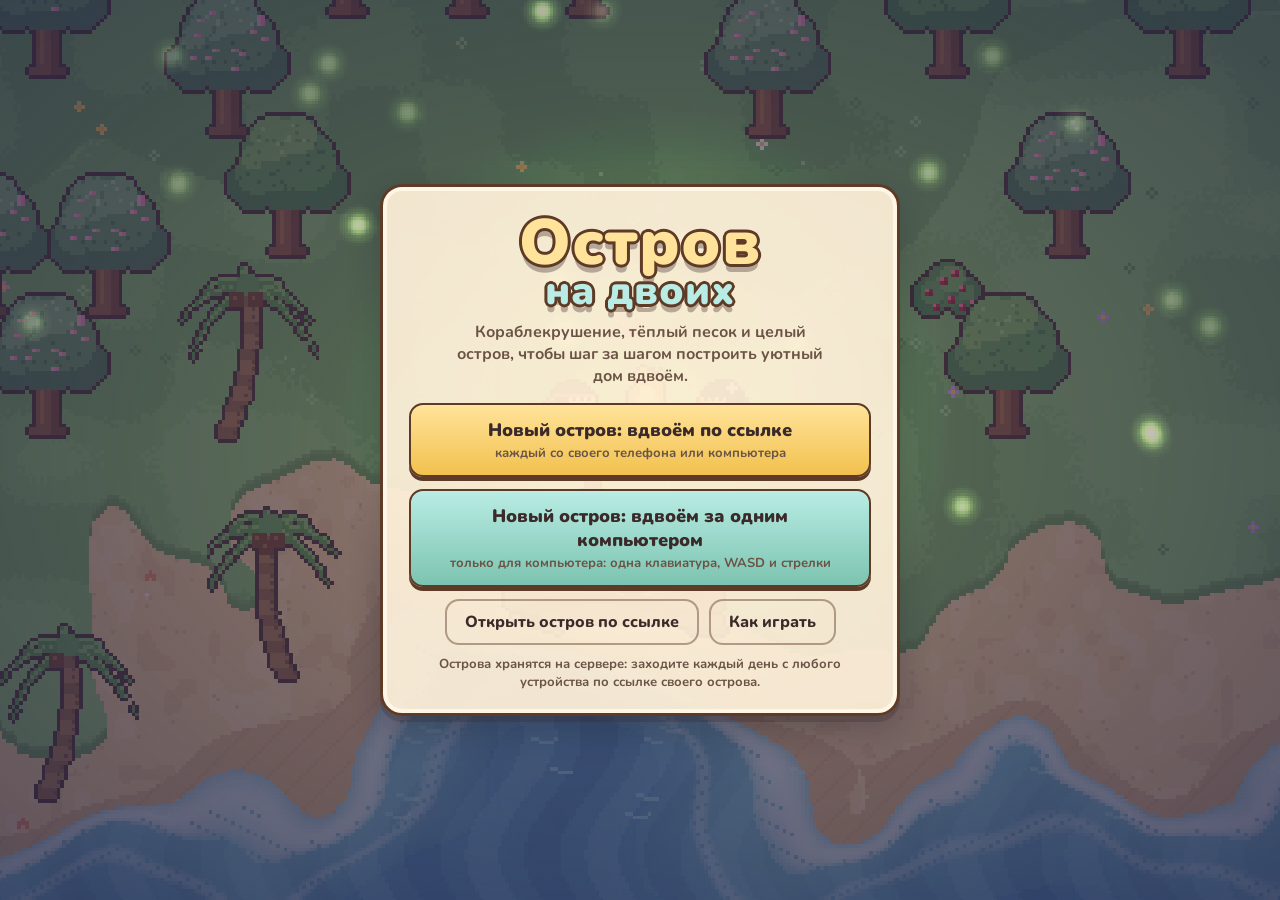
==== index.html @ 5bdc79d3 "Ostrov na dvoih: GitHub Pages build Co-Authored-By: Claude Opus 5.5 <noreply@anthropic.com>" ====
<!doctype html>
<html lang="ru">
  <head>
    <meta charset="UTF-8" />
    <meta name="viewport" content="width=device-width, initial-scale=1, maximum-scale=1, user-scalable=no, viewport-fit=cover" />
    <meta name="theme-color" content="#3f95c9" />
    <meta name="description" content="Остров на двоих — уютная кооперативная игра для пар: обустройте дом на необитаемом острове вдвоём." />
    <title>Остров на двоих</title>
    <link rel="manifest" href="./manifest.webmanifest" />
    <link rel="apple-touch-icon" href="./icons/apple-touch-icon.png" />
    <link rel="icon" type="image/png" sizes="48x48" href="./icons/favicon-48.png" />
    <meta name="mobile-web-app-capable" content="yes" />
    <meta name="apple-mobile-web-app-capable" content="yes" />
    <meta name="apple-mobile-web-app-status-bar-style" content="black-translucent" />
    <meta name="apple-mobile-web-app-title" content="Остров" />
    <link rel="icon" href="data:image/svg+xml,%3Csvg xmlns='http://www.w3.org/2000/svg' viewBox='0 0 32 32'%3E%3Crect width='32' height='32' rx='8' fill='%233f95c9'/%3E%3Cellipse cx='16' cy='22' rx='12' ry='5' fill='%23f0d49a'/%3E%3Cellipse cx='16' cy='20' rx='8' ry='3' fill='%237cc46b'/%3E%3Cpath d='M16 20 L17 9' stroke='%238a6440' stroke-width='2'/%3E%3Cpath d='M17 9 q-6 0-8 4 M17 9 q6 0 8 4 M17 9 q-2-4-6-5 M17 9 q3-4 7-4' stroke='%234e9c47' stroke-width='2' fill='none'/%3E%3C/svg%3E" />
    <script type="module" crossorigin src="./assets/index-DL-ltaIw.js"></script>
    <link rel="modulepreload" crossorigin href="./assets/phaser-0YPJO2g1.js">
    <link rel="stylesheet" crossorigin href="./assets/index-Cn6qIpqQ.css">
  </head>
  <body>
    <div id="game"></div>
    <div id="ui"></div>
    <div id="loader">Остров на двоих…</div>
  </body>
</html>
---- assets/index-Cn6qIpqQ.css ----
@font-face{font-family:Nunito;font-style:normal;font-display:swap;font-weight:600;src:url(./nunito-cyrillic-ext-600-normal-CWPPjBOD.woff2) format("woff2"),url(./nunito-cyrillic-ext-600-normal-vnfu4DTE.woff) format("woff");unicode-range:U+0460-052F,U+1C80-1C8A,U+20B4,U+2DE0-2DFF,U+A640-A69F,U+FE2E-FE2F}@font-face{font-family:Nunito;font-style:normal;font-display:swap;font-weight:600;src:url(./nunito-cyrillic-600-normal-DJGQ2h05.woff2) format("woff2"),url(./nunito-cyrillic-600-normal-BUjmtIuu.woff) format("woff");unicode-range:U+0301,U+0400-045F,U+0490-0491,U+04B0-04B1,U+2116}@font-face{font-family:Nunito;font-style:normal;font-display:swap;font-weight:600;src:url(./nunito-vietnamese-600-normal-BY8O6Cug.woff2) format("woff2"),url(./nunito-vietnamese-600-normal-DO1RqFw5.woff) format("woff");unicode-range:U+0102-0103,U+0110-0111,U+0128-0129,U+0168-0169,U+01A0-01A1,U+01AF-01B0,U+0300-0301,U+0303-0304,U+0308-0309,U+0323,U+0329,U+1EA0-1EF9,U+20AB}@font-face{font-family:Nunito;font-style:normal;font-display:swap;font-weight:600;src:url(./nunito-latin-ext-600-normal-Dd9Zuxh1.woff2) format("woff2"),url(./nunito-latin-ext-600-normal-BKUpuB78.woff) format("woff");unicode-range:U+0100-02BA,U+02BD-02C5,U+02C7-02CC,U+02CE-02D7,U+02DD-02FF,U+0304,U+0308,U+0329,U+1D00-1DBF,U+1E00-1E9F,U+1EF2-1EFF,U+2020,U+20A0-20AB,U+20AD-20C0,U+2113,U+2C60-2C7F,U+A720-A7FF}@font-face{font-family:Nunito;font-style:normal;font-display:swap;font-weight:600;src:url(./nunito-latin-600-normal-Br8yIETf.woff2) format("woff2"),url(./nunito-latin-600-normal-Cd0eNu1l.woff) format("woff");unicode-range:U+0000-00FF,U+0131,U+0152-0153,U+02BB-02BC,U+02C6,U+02DA,U+02DC,U+0304,U+0308,U+0329,U+2000-206F,U+20AC,U+2122,U+2191,U+2193,U+2212,U+2215,U+FEFF,U+FFFD}@font-face{font-family:Nunito;font-style:normal;font-display:swap;font-weight:700;src:url(./nunito-cyrillic-ext-700-normal-BuR0mlCG.woff2) format("woff2"),url(./nunito-cyrillic-ext-700-normal-DfoqN4Gs.woff) format("woff");unicode-range:U+0460-052F,U+1C80-1C8A,U+20B4,U+2DE0-2DFF,U+A640-A69F,U+FE2E-FE2F}@font-face{font-family:Nunito;font-style:normal;font-display:swap;font-weight:700;src:url(./nunito-cyrillic-700-normal-DP36NgGt.woff2) format("woff2"),url(./nunito-cyrillic-700-normal-DfHRUDv-.woff) format("woff");unicode-range:U+0301,U+0400-045F,U+0490-0491,U+04B0-04B1,U+2116}@font-face{font-family:Nunito;font-style:normal;font-display:swap;font-weight:700;src:url(./nunito-vietnamese-700-normal-Ch8EUCfz.woff2) format("woff2"),url(./nunito-vietnamese-700-normal-C9SQsXvj.woff) format("woff");unicode-range:U+0102-0103,U+0110-0111,U+0128-0129,U+0168-0169,U+01A0-01A1,U+01AF-01B0,U+0300-0301,U+0303-0304,U+0308-0309,U+0323,U+0329,U+1EA0-1EF9,U+20AB}@font-face{font-family:Nunito;font-style:normal;font-display:swap;font-weight:700;src:url(./nunito-latin-ext-700-normal-BWeMsAzO.woff2) format("woff2"),url(./nunito-latin-ext-700-normal-D4woHhbd.woff) format("woff");unicode-range:U+0100-02BA,U+02BD-02C5,U+02C7-02CC,U+02CE-02D7,U+02DD-02FF,U+0304,U+0308,U+0329,U+1D00-1DBF,U+1E00-1E9F,U+1EF2-1EFF,U+2020,U+20A0-20AB,U+20AD-20C0,U+2113,U+2C60-2C7F,U+A720-A7FF}@font-face{font-family:Nunito;font-style:normal;font-display:swap;font-weight:700;src:url(./nunito-latin-700-normal-Dort48En.woff2) format("woff2"),url(./nunito-latin-700-normal-OcDqTBcA.woff) format("woff");unicode-range:U+0000-00FF,U+0131,U+0152-0153,U+02BB-02BC,U+02C6,U+02DA,U+02DC,U+0304,U+0308,U+0329,U+2000-206F,U+20AC,U+2122,U+2191,U+2193,U+2212,U+2215,U+FEFF,U+FFFD}@font-face{font-family:Nunito;font-style:normal;font-display:swap;font-weight:800;src:url(./nunito-cyrillic-ext-800-normal-B-cvGohL.woff2) format("woff2"),url(./nunito-cyrillic-ext-800-normal-pjRatrRO.woff) format("woff");unicode-range:U+0460-052F,U+1C80-1C8A,U+20B4,U+2DE0-2DFF,U+A640-A69F,U+FE2E-FE2F}@font-face{font-family:Nunito;font-style:normal;font-display:swap;font-weight:800;src:url(./nunito-cyrillic-800-normal-D3igD7Kl.woff2) format("woff2"),url(./nunito-cyrillic-800-normal-DymMgApb.woff) format("woff");unicode-range:U+0301,U+0400-045F,U+0490-0491,U+04B0-04B1,U+2116}@font-face{font-family:Nunito;font-style:normal;font-display:swap;font-weight:800;src:url(./nunito-vietnamese-800-normal-D_CZYdm9.woff2) format("woff2"),url(./nunito-vietnamese-800-normal-Dz0hZPb5.woff) format("woff");unicode-range:U+0102-0103,U+0110-0111,U+0128-0129,U+0168-0169,U+01A0-01A1,U+01AF-01B0,U+0300-0301,U+0303-0304,U+0308-0309,U+0323,U+0329,U+1EA0-1EF9,U+20AB}@font-face{font-family:Nunito;font-style:normal;font-display:swap;font-weight:800;src:url(./nunito-latin-ext-800-normal-CtU8tJOV.woff2) format("woff2"),url(./nunito-latin-ext-800-normal-CDcxIxx8.woff) format("woff");unicode-range:U+0100-02BA,U+02BD-02C5,U+02C7-02CC,U+02CE-02D7,U+02DD-02FF,U+0304,U+0308,U+0329,U+1D00-1DBF,U+1E00-1E9F,U+1EF2-1EFF,U+2020,U+20A0-20AB,U+20AD-20C0,U+2113,U+2C60-2C7F,U+A720-A7FF}@font-face{font-family:Nunito;font-style:normal;font-display:swap;font-weight:800;src:url(./nunito-latin-800-normal-Dz8SOQK_.woff2) format("woff2"),url(./nunito-latin-800-normal-D-J0wlBY.woff) format("woff");unicode-range:U+0000-00FF,U+0131,U+0152-0153,U+02BB-02BC,U+02C6,U+02DA,U+02DC,U+0304,U+0308,U+0329,U+2000-206F,U+20AC,U+2122,U+2191,U+2193,U+2212,U+2215,U+FEFF,U+FFFD}@font-face{font-family:Nunito;font-style:normal;font-display:swap;font-weight:900;src:url(./nunito-cyrillic-ext-900-normal-BLeVovcl.woff2) format("woff2"),url(./nunito-cyrillic-ext-900-normal-DKFql_-q.woff) format("woff");unicode-range:U+0460-052F,U+1C80-1C8A,U+20B4,U+2DE0-2DFF,U+A640-A69F,U+FE2E-FE2F}@font-face{font-family:Nunito;font-style:normal;font-display:swap;font-weight:900;src:url(./nunito-cyrillic-900-normal-CWPcV0_V.woff2) format("woff2"),url(./nunito-cyrillic-900-normal-Dr1fjxoU.woff) format("woff");unicode-range:U+0301,U+0400-045F,U+0490-0491,U+04B0-04B1,U+2116}@font-face{font-family:Nunito;font-style:normal;font-display:swap;font-weight:900;src:url(./nunito-vietnamese-900-normal-D6LWQAy_.woff2) format("woff2"),url(./nunito-vietnamese-900-normal-WV2-fBew.woff) format("woff");unicode-range:U+0102-0103,U+0110-0111,U+0128-0129,U+0168-0169,U+01A0-01A1,U+01AF-01B0,U+0300-0301,U+0303-0304,U+0308-0309,U+0323,U+0329,U+1EA0-1EF9,U+20AB}@font-face{font-family:Nunito;font-style:normal;font-display:swap;font-weight:900;src:url(./nunito-latin-ext-900-normal-Dllsvgjo.woff2) format("woff2"),url(./nunito-latin-ext-900-normal-CTBZd6bf.woff) format("woff");unicode-range:U+0100-02BA,U+02BD-02C5,U+02C7-02CC,U+02CE-02D7,U+02DD-02FF,U+0304,U+0308,U+0329,U+1D00-1DBF,U+1E00-1E9F,U+1EF2-1EFF,U+2020,U+20A0-20AB,U+20AD-20C0,U+2113,U+2C60-2C7F,U+A720-A7FF}@font-face{font-family:Nunito;font-style:normal;font-display:swap;font-weight:900;src:url(./nunito-latin-900-normal-BVB1fGs6.woff2) format("woff2"),url(./nunito-latin-900-normal-CVn49sIn.woff) format("woff");unicode-range:U+0000-00FF,U+0131,U+0152-0153,U+02BB-02BC,U+02C6,U+02DA,U+02DC,U+0304,U+0308,U+0329,U+2000-206F,U+20AC,U+2122,U+2191,U+2193,U+2212,U+2215,U+FEFF,U+FFFD}:root{--cream: #fff6e6;--paper: #fdf0d8;--paper-2: #f6e3c0;--wood: #8a5a3b;--wood-dark: #5e3b26;--ink: #3b2a2a;--ink-soft: #6b5446;--coral: #ec7d62;--teal: #4fb0a4;--leaf: #6db85a;--sun: #f2c14e;--sky: #3f95c9;--shadow: 0 6px 0 rgba(59, 42, 42, .25), 0 14px 30px rgba(20, 20, 40, .25);--radius: 16px}*{box-sizing:border-box}html,body{margin:0;height:100%;overflow:hidden;background:#3f95c9;font-family:Nunito,system-ui,sans-serif;color:var(--ink);-webkit-tap-highlight-color:transparent;-webkit-user-select:none;user-select:none;touch-action:manipulation;overscroll-behavior:none}#game,#game canvas{position:fixed;inset:0;display:block;touch-action:none}#ui{position:fixed;inset:0;pointer-events:none;z-index:2}#ui>*{pointer-events:none}#loader{position:fixed;inset:0;display:grid;place-items:center;z-index:10;background:#3f95c9;color:var(--cream);font:900 28px Nunito,sans-serif}input,textarea{-webkit-user-select:text;user-select:text;font-family:inherit}kbd{display:inline-block;min-width:22px;padding:1px 6px;border-radius:6px;background:var(--cream);border:2px solid var(--wood-dark);box-shadow:0 2px 0 var(--wood-dark);font:900 12px/16px Nunito,sans-serif;color:var(--ink);text-align:center}kbd.soft{opacity:.7}.btn{pointer-events:auto;font:800 16px Nunito,sans-serif;color:var(--ink);background:linear-gradient(#fff3d6,#f6dfae);border:2px solid var(--wood-dark);border-radius:14px;padding:10px 18px;box-shadow:0 4px 0 var(--wood-dark);cursor:pointer;transition:transform .08s,box-shadow .08s,filter .15s;text-decoration:none;display:inline-flex;align-items:center;justify-content:center;gap:8px}.btn:hover{filter:brightness(1.05);transform:translateY(-1px);box-shadow:0 5px 0 var(--wood-dark)}.btn:active{transform:translateY(3px);box-shadow:0 1px 0 var(--wood-dark)}.btn:focus-visible{outline:3px solid var(--teal);outline-offset:2px}.btn.big{font-size:18px;padding:13px 22px;background:linear-gradient(#ffe39a,#f2c14e)}.btn.alt{background:linear-gradient(#b9ece4,#7cc4b0)}.btn.ghost{background:transparent;box-shadow:none;border-color:#5e3b2673}.btn.ghost:hover{background:#ffffff59}.btn.seg-on{background:linear-gradient(#ffe39a,#f2c14e)}.screens{position:fixed;inset:0;display:none;place-items:center;padding:16px;overflow:auto;touch-action:pan-y;overscroll-behavior:contain;-webkit-overflow-scrolling:touch}#ui>.screens.on{display:grid;pointer-events:auto;background:radial-gradient(ellipse at center,#141a440d,#141a4473)}.screen-card{pointer-events:auto;width:min(560px,100%);margin:auto;background:var(--paper);border:3px solid var(--wood-dark);border-radius:22px;padding:26px 26px 22px;box-shadow:var(--shadow),inset 0 0 0 4px var(--cream);text-align:center;animation:pop .35s cubic-bezier(.2,1.4,.4,1)}.screen-card h2{margin:0 0 6px;font-size:26px;font-weight:900}.sub{margin:4px 0 14px;color:var(--ink-soft);font-weight:700}.fine{margin:10px 0 0;color:var(--ink-soft);font-size:13px;font-weight:700}.screen-card.title{width:min(520px,100%);background:#fdf0d8f0}.logo{margin:2px 0 8px;line-height:.9}.logo-top,.logo-bottom{font-weight:900;letter-spacing:1px;color:#fff6e6;text-shadow:0 3px 0 var(--wood-dark),3px 0 0 var(--wood-dark),-3px 0 0 var(--wood-dark),0 -3px 0 var(--wood-dark),2px 2px 0 var(--wood-dark),-2px 2px 0 var(--wood-dark),2px -2px 0 var(--wood-dark),-2px -2px 0 var(--wood-dark),0 8px 0 rgba(59,42,42,.35)}.logo-top{font-size:clamp(44px,11vw,64px);color:#ffe39a}.logo-bottom{font-size:clamp(30px,7vw,40px);color:#b9ece4}.tagline{margin:12px auto 16px;max-width:380px;font-weight:700;color:var(--ink-soft)}.title-actions{display:grid;gap:12px}.title-row{display:flex;gap:10px;justify-content:center;flex-wrap:wrap}.save-box{display:flex;align-items:center;justify-content:space-between;gap:10px;flex-wrap:wrap;background:var(--cream);border:2px dashed rgba(94,59,38,.5);border-radius:14px;padding:10px 12px;margin-bottom:14px;text-align:left}.save-info{display:grid;font-size:14px}.save-info span{color:var(--ink-soft);font-weight:700}.seg{display:flex;gap:6px}.seg .btn{padding:6px 10px;font-size:13px;box-shadow:0 2px 0 var(--wood-dark)}.role-grid{display:grid;grid-template-columns:repeat(2,minmax(0,1fr));gap:14px;margin:10px 0 16px;text-align:left}.role-grid.single{grid-template-columns:minmax(0,1fr)}.screen-card.duo{width:min(880px,100%)}.duo .role-grid{grid-template-columns:repeat(auto-fit,minmax(min(360px,100%),1fr))}.role-card{background:var(--cream);border:2px solid var(--wood-dark);border-radius:16px;padding:12px;display:grid;gap:8px;min-width:0}.role-head{display:flex;align-items:center;gap:8px}.role-head .keys{margin-left:auto;font-size:12px;color:var(--ink-soft);font-weight:800}.swatch{width:14px;height:14px;border-radius:50%;border:2px solid var(--ink);display:inline-block;flex:none}.name-input{pointer-events:auto;width:100%;font:800 16px Nunito,sans-serif;color:var(--ink);background:#fff;border:2px solid var(--wood-dark);border-radius:12px;padding:9px 12px;margin:4px 0}.name-input:focus{outline:3px solid var(--teal)}.code-input{text-transform:uppercase;letter-spacing:6px;text-align:center;font-size:22px}.role-opt{pointer-events:auto;text-align:left;display:grid;gap:2px;cursor:pointer;background:#fff;border:2px solid rgba(94,59,38,.35);border-radius:12px;padding:8px 10px;font-family:inherit;color:var(--ink)}.role-opt b{font-size:15px}.role-opt span{font-size:12.5px;color:var(--ink-soft);font-weight:700}.role-opt.on{border-color:var(--wood-dark);background:#fff3c9;box-shadow:0 3px 0 var(--wood-dark)}.row-actions{display:flex;gap:10px;justify-content:center;flex-wrap:wrap;margin-top:8px}.col-actions{display:grid;gap:10px}.spinner{width:46px;height:46px;margin:8px auto 6px;border-radius:50%;border:5px solid var(--paper-2);border-top-color:var(--teal);animation:spin .9s linear infinite}.modal-layer{position:fixed;inset:0;z-index:5}.modal-back{position:fixed;inset:0;display:grid;place-items:center;padding:16px;background:#141a4459;pointer-events:auto}.modal{position:relative;pointer-events:auto;width:min(480px,100%);max-height:calc(100vh - 32px);overflow:auto;touch-action:pan-y;overscroll-behavior:contain;background:var(--paper);border:3px solid var(--wood-dark);border-radius:20px;padding:22px;box-shadow:var(--shadow),inset 0 0 0 4px var(--cream);text-align:center;animation:pop .3s cubic-bezier(.2,1.4,.4,1)}.modal h2{margin:0 0 8px;font-weight:900}.modal-x{position:absolute;top:8px;right:10px;width:34px;height:34px;border-radius:50%;border:2px solid var(--wood-dark);background:var(--cream);font:900 20px/1 Nunito,sans-serif;cursor:pointer;color:var(--ink)}.help-list{display:grid;gap:8px;text-align:left}.help-row{display:grid;grid-template-columns:110px 1fr;gap:10px;background:var(--cream);border-radius:12px;padding:8px 10px;font-size:14px}.help-row span{color:var(--ink-soft);font-weight:700}.room-code{font:900 42px Nunito,sans-serif;letter-spacing:8px;color:var(--wood-dark);margin:4px 0 8px}.qr{width:180px;height:180px;image-rendering:pixelated;border:3px solid var(--wood-dark);border-radius:12px}.link-row{display:flex;gap:8px;margin:10px 0}.link-input{flex:1;min-width:0;pointer-events:auto;font:700 13px Nunito,sans-serif;border:2px solid var(--wood-dark);border-radius:10px;padding:8px;background:#fff}.note-area{width:100%;min-height:130px;resize:vertical;pointer-events:auto;font:700 16px/1.4 Nunito,sans-serif;color:var(--ink);padding:12px;background:#fff9d6;border:2px solid var(--wood-dark);border-radius:12px}.paper{background:#fff9d6;border-radius:6px;padding:18px 18px 22px;margin:6px 4px 14px;text-align:left;box-shadow:0 3px #0000001f;transform:rotate(-1deg);border-top:10px solid #f3e8a8}.paper-from{font-size:12px;color:var(--ink-soft);font-weight:800;margin-bottom:6px}.paper-text{font-size:18px;font-weight:700;white-space:pre-wrap;word-break:break-word}.photo-img{width:100%;border-radius:10px;border:3px solid var(--wood-dark);image-rendering:pixelated}.modal.photo{width:min(720px,100%)}.hud-layer{position:fixed;inset:0;display:none}.hud-layer.on{display:block}.topbar{position:absolute;top:max(10px,env(safe-area-inset-top));left:12px;right:12px;display:flex;gap:8px;align-items:flex-start;flex-wrap:wrap}.chip{background:#fff6e6f0;border:2px solid var(--wood-dark);border-radius:12px;padding:5px 10px;font-weight:900;font-size:14px;box-shadow:0 3px #3b2a2a4d;display:inline-flex;align-items:center;gap:6px}.chip.goal{font-weight:800;font-size:13px;max-width:46vw}.chip.partner.off{opacity:.7}.top-buttons{margin-left:auto;display:flex;gap:6px}.icon-btn{pointer-events:auto;min-width:38px;height:36px;border-radius:12px;cursor:pointer;background:#fff6e6f0;border:2px solid var(--wood-dark);box-shadow:0 3px #3b2a2a4d;font:900 15px Nunito,sans-serif;color:var(--ink)}.icon-btn.wide{padding:0 12px;background:linear-gradient(#b9ece4,#7cc4b0)}.icon-btn:active{transform:translateY(2px)}.ico{width:32px;height:32px;image-rendering:pixelated;flex:none}.ico.small{width:20px;height:20px}.hud{position:absolute;bottom:max(12px,env(safe-area-inset-bottom));width:min(360px,44vw);background:#fff6e6f2;border:3px solid var(--wood-dark);border-radius:var(--radius);padding:8px 10px 9px;box-shadow:var(--shadow)}.hud.side-left{left:12px}.hud.side-right{right:12px}.hud-head{display:flex;align-items:center;gap:7px;font-size:15px}.hud-role{margin-left:auto;font-size:12px;font-weight:800;color:var(--ink-soft);background:var(--paper-2);padding:1px 8px;border-radius:99px}.energy{display:flex;align-items:center;gap:6px;margin:6px 0 5px}.energy .bar{flex:1;height:12px;border-radius:99px;background:#e7d5b3;border:2px solid var(--wood-dark);overflow:hidden}.energy .bar i{display:block;height:100%;width:50%;background:linear-gradient(#ffe066,#f2b43e);transition:width .3s}.energy .bar i.low{background:linear-gradient(#ff9a8a,#e0503f)}.energy .val{width:30px;text-align:right;font-weight:900;font-size:14px}.inv{display:flex;flex-wrap:wrap;gap:4px;min-height:36px}.inv .empty{color:var(--ink-soft);font-weight:700;font-size:13px;align-self:center}.slot{position:relative;width:36px;height:36px;background:var(--paper-2);border:2px solid rgba(94,59,38,.45);border-radius:9px;display:grid;place-items:center}.slot .cnt{position:absolute;right:-3px;bottom:-4px;font-size:11px;font-weight:900;background:var(--ink);color:var(--cream);border-radius:99px;padding:0 5px;line-height:15px}.slot .ico{width:28px;height:28px}.hint{margin-top:6px;min-height:22px;display:flex;align-items:center;gap:7px;font-weight:800;font-size:14px}.hint .dim{color:var(--ink-soft);font-weight:700}.toasts{position:absolute;bottom:calc(100% + 10px);left:0;right:0;display:flex;flex-direction:column;gap:6px;align-items:flex-start}.side-right .toasts{align-items:flex-end}.toast{background:var(--cream);border:2px solid var(--wood-dark);border-radius:12px;padding:6px 12px;font-weight:800;font-size:14px;box-shadow:0 3px #3b2a2a4d;max-width:100%;animation:toastIn .25s ease-out;transition:opacity .4s,transform .4s}.toast.good{background:#e3f6d9}.toast.warn{background:#ffe1d8}.toast.out{opacity:0;transform:translateY(-6px)}.menu{position:absolute;bottom:150px;width:min(360px,44vw);max-height:min(60vh,520px);display:none;flex-direction:column;background:var(--paper);border:3px solid var(--wood-dark);border-radius:var(--radius);box-shadow:var(--shadow),inset 0 0 0 3px var(--cream);overflow:hidden}.menu.open{display:flex;pointer-events:auto;animation:pop .2s ease-out}.menu.side-left{left:12px}.menu.side-right{right:12px}.menu-title{display:flex;align-items:center;justify-content:space-between;padding:10px 12px 6px;font-weight:900;font-size:17px}.menu-x{pointer-events:auto;border:none;background:none;font:900 22px/1 Nunito,sans-serif;cursor:pointer;color:var(--ink)}.menu-note{margin:0 12px 6px;font-size:12.5px;font-weight:700;color:var(--ink-soft)}.menu-list{overflow-y:auto;padding:2px 8px 8px;display:grid;gap:4px;touch-action:pan-y;overscroll-behavior:contain}.mi{display:flex;align-items:center;gap:8px;padding:6px 8px;border-radius:11px;cursor:pointer;border:2px solid transparent;background:#ffffff80}.mi:hover{background:#fff}.mi.sel{background:#fff3c9;border-color:var(--wood-dark);box-shadow:0 2px 0 var(--wood-dark)}.mi.dis{opacity:.5}.mi-main{flex:1;min-width:0}.mi-label{font-weight:900;font-size:14.5px}.mi-sub{font-size:12px;font-weight:700;color:var(--ink-soft)}.mi-right{font-weight:900;font-size:13px;white-space:nowrap}.mi-hdr{font-size:12px;font-weight:900;text-transform:uppercase;letter-spacing:1px;color:var(--wood);padding:6px 4px 0}.menu-foot{padding:6px 12px 9px;font-size:12px;font-weight:800;color:var(--ink-soft);border-top:2px dashed rgba(94,59,38,.25)}.banner{position:absolute;top:18%;left:50%;transform:translate(-50%) scale(.8);opacity:0;background:var(--paper);border:3px solid var(--wood-dark);border-radius:20px;padding:14px 26px;text-align:center;box-shadow:var(--shadow)}.banner.show{animation:banner 4.2s ease both}.banner-title{font-size:28px;font-weight:900}.banner-sub{font-size:14px;font-weight:800;color:var(--ink-soft);margin-top:4px}.countdown{position:absolute;inset:0;display:grid;place-items:center;font:900 140px Nunito,sans-serif;color:var(--cream);text-shadow:0 6px 0 var(--wood-dark);opacity:0;transition:opacity .2s;box-shadow:inset 0 0 0 0 transparent}.countdown.on{opacity:1;box-shadow:inset 0 0 0 12px #fff6e6b3}.flash{position:absolute;inset:0;background:#fff;opacity:0}.flash.go{animation:flash .6s ease-out}.day-overlay{position:absolute;inset:0;display:grid;place-content:center;text-align:center;gap:8px;background:#141a44;color:var(--cream);opacity:0;visibility:hidden}.day-overlay.show{animation:dayfade 3.4s ease both}.day-num{font-size:54px;font-weight:900;color:#ffe39a;text-shadow:0 4px 0 #0a0e2a}.day-sub{font-size:17px;font-weight:800;max-width:420px;padding:0 16px}.touch{position:absolute;inset:0}.touch-pad{position:absolute;bottom:max(18px,env(safe-area-inset-bottom));display:flex;align-items:flex-end;gap:10px}.touch-pad.single,.touch-pad.left{left:18px}.touch-pad.right,.touch-pad.right-btns{right:18px}.joy{pointer-events:auto;width:116px;height:116px;border-radius:50%;position:relative;touch-action:none;background:#fff6e659;border:3px solid rgba(94,59,38,.6)}.knob{position:absolute;left:50%;top:50%;width:50px;height:50px;margin:-25px 0 0 -25px;border-radius:50%;background:var(--cream);border:3px solid var(--wood-dark);box-shadow:0 3px 0 var(--wood-dark)}.touch-btns{display:flex;gap:10px;align-items:flex-end}.tbtn{pointer-events:auto;touch-action:none;border-radius:50%;cursor:pointer;color:var(--ink);border:3px solid var(--wood-dark);box-shadow:0 4px 0 var(--wood-dark);font:900 24px Nunito,sans-serif}.tbtn.act{width:78px;height:78px;background:linear-gradient(#ffe39a,#f2c14e)}.tbtn.tmenu{width:56px;height:56px;background:var(--cream);font-size:22px}.tbtn:active{transform:translateY(3px);box-shadow:0 1px 0 var(--wood-dark)}@media(pointer:coarse){.hud{bottom:auto;top:var(--top-safe, 56px);width:min(300px,62vw);padding:6px 8px}.hud .inv{display:none}.hud-head{font-size:14px}.hud-name{white-space:nowrap;overflow:hidden;text-overflow:ellipsis;max-width:45%}.hud .hint{font-size:13px}.hud.side-right{right:12px}.menu{bottom:auto;top:var(--top-safe, 56px);max-height:calc(100% - var(--top-safe, 56px) - 196px)}.toasts{bottom:auto;top:calc(100% + 8px)}.chip{font-size:12.5px;padding:4px 8px}.icon-btn{min-width:34px;height:32px;font-size:13px}}@media(max-width:700px){.chip.goal{max-width:100%;order:5;font-size:12px}.hud,.menu{width:calc(50vw - 18px)}.hud-layer .hud:only-of-type,.menu.side-left:only-of-type{width:min(340px,calc(100vw - 24px))}.role-grid{grid-template-columns:minmax(0,1fr)}.help-row{grid-template-columns:1fr;gap:2px}.screen-card{padding:20px 16px}}@keyframes pop{0%{transform:scale(.92);opacity:0}to{transform:scale(1);opacity:1}}@keyframes spin{to{transform:rotate(360deg)}}@keyframes toastIn{0%{transform:translateY(6px);opacity:0}to{transform:none;opacity:1}}@keyframes flash{0%{opacity:.9}to{opacity:0}}@keyframes banner{0%{opacity:0;transform:translate(-50%) scale(.8)}10%{opacity:1;transform:translate(-50%) scale(1.04)}15%{transform:translate(-50%) scale(1)}85%{opacity:1}to{opacity:0;transform:translate(-50%) scale(.96)}}@keyframes dayfade{0%{opacity:0;visibility:visible}20%{opacity:1}75%{opacity:1}to{opacity:0;visibility:hidden}}@media(prefers-reduced-motion:reduce){.screen-card,.modal,.menu.open,.toast{animation:none!important}.btn,.toast{transition:none!important}}.mode-btn{flex-direction:column;gap:2px;padding:12px 18px}.mode-btn b{font-size:18px;font-weight:900}.mode-btn span{font-size:13px;font-weight:700;color:var(--ink-soft)}.char-top{display:flex;gap:12px;align-items:flex-start}.char-preview{flex:none;width:88px;height:112px;display:grid;place-items:center;background:radial-gradient(circle at 50% 70%,#cfeec2,#9fd98f);border:2px solid var(--wood-dark);border-radius:14px}.char-preview canvas{width:72px;height:104px;image-rendering:pixelated}.char-fields{flex:1;min-width:0;display:grid;gap:6px}.seg.gender .btn{flex:1;padding:6px 8px;font-size:14px;box-shadow:0 2px 0 var(--wood-dark)}.sw-row{display:flex;align-items:flex-start;gap:6px}.sw-label{flex:none;width:58px;line-height:22px;font-size:12px;font-weight:800;color:var(--ink-soft)}.sw-list{display:flex;flex-wrap:wrap;gap:5px;min-width:0}.sw{pointer-events:auto;width:22px;height:22px;border-radius:50%;cursor:pointer;border:2px solid rgba(59,42,42,.45);box-shadow:0 2px #3b2a2a40;padding:0}.sw.on{border-color:var(--ink);outline:2px solid #fff;transform:scale(1.12)}.role-box{display:grid;gap:6px}@media(max-width:700px){.char-preview{width:72px;height:96px}.char-preview canvas{width:60px;height:86px}.sw-row{flex-direction:column;gap:3px}.sw-label{width:auto;line-height:1.2}}.warn-note{margin:6px 0 0;font-size:13px;font-weight:800;color:#8a3f30;background:#ffe8d8;border:2px dashed #e0a080;border-radius:12px;padding:8px 10px;text-align:left}@media(max-width:700px){.touch-pad.left,.touch-pad.right{flex-direction:column-reverse;align-items:center;gap:8px}.touch-pad.left .joy,.touch-pad.right .joy{width:100px;height:100px}.touch-pad.left .tbtn.act,.touch-pad.right .tbtn.act{width:62px;height:62px}.touch-pad.left .tbtn.tmenu,.touch-pad.right .tbtn.tmenu{width:46px;height:46px}}.islands{background:var(--cream);border:2px dashed rgba(94,59,38,.5);border-radius:14px;padding:10px 12px;margin-bottom:14px;text-align:left;display:grid;gap:8px}.islands-title{font-weight:900;font-size:13px;text-transform:uppercase;letter-spacing:1px;color:var(--wood)}.island-row{display:flex;align-items:center;gap:8px}.island-row .save-info{flex:1;min-width:0}.island-row .save-info b{white-space:nowrap;overflow:hidden;text-overflow:ellipsis}.btn.small{padding:6px 14px;font-size:14px;box-shadow:0 2px 0 var(--wood-dark)}.icon-btn.forget{min-width:30px;height:30px;font-size:16px}.who-card .char-fields{align-content:center}.who-name{font-size:18px}.chip.cloud{font-size:12px;font-weight:800}.chip.cloud.bad{background:#ffe1d8}.topbar{left:max(12px,env(safe-area-inset-left));right:max(12px,env(safe-area-inset-right))}.hud.side-left,.menu.side-left{left:max(12px,env(safe-area-inset-left))}.hud.side-right,.menu.side-right{right:max(12px,env(safe-area-inset-right))}.touch-pad.single,.touch-pad.left{left:max(18px,env(safe-area-inset-left))}.touch-pad.right,.touch-pad.right-btns{right:max(18px,env(safe-area-inset-right))}@media(pointer:coarse)and (orientation:landscape)and (max-height:500px){.topbar{top:max(6px,env(safe-area-inset-top));gap:6px}.chip{font-size:12px;padding:3px 8px}.chip.goal{max-width:38vw;white-space:nowrap;overflow:hidden;text-overflow:ellipsis;display:block}.icon-btn{min-width:32px;height:30px}.hud{width:min(250px,32vw);padding:5px 8px}.hud-head{font-size:13px}.hud .hint{margin-top:3px;min-height:18px;font-size:12px}.toast{font-size:12px;padding:5px 9px}.menu{max-height:calc(100% - var(--top-safe, 50px) - 10px)}.menu.open{z-index:3}.joy{width:96px;height:96px}.tbtn.act{width:64px;height:64px}.tbtn.tmenu{width:46px;height:46px}.touch-pad{bottom:max(10px,env(safe-area-inset-bottom))}}.account-row{display:flex;align-items:center;justify-content:center;gap:10px;flex-wrap:wrap;margin:0 0 14px;padding:8px 10px;border-radius:14px;background:#fff6e6b3;border:2px dashed rgba(94,59,38,.35)}.acc-ok{width:26px;height:26px;border-radius:50%;display:grid;place-items:center;flex:none;background:var(--leaf);color:#fff;font-weight:900}.acc-who{display:grid;text-align:left;min-width:0;flex:1;font-size:14px}.acc-who b,.acc-who span{white-space:nowrap;overflow:hidden;text-overflow:ellipsis}.acc-who span{color:var(--ink-soft);font-weight:700;font-size:12.5px}.acc-note{font-size:12.5px;font-weight:700;color:var(--ink-soft)}.google-btn{pointer-events:auto;display:inline-flex;align-items:center;gap:10px;cursor:pointer;padding:9px 16px;border-radius:12px;background:#fff;border:2px solid var(--wood-dark);box-shadow:0 3px 0 var(--wood-dark);font:900 15px Nunito,sans-serif;color:var(--ink)}.google-btn:active{transform:translateY(2px);box-shadow:0 1px 0 var(--wood-dark)}.google-btn .g-ic{display:grid;place-items:center}.install-steps{text-align:left;margin:6px 0 10px;padding-left:22px;display:grid;gap:8px;font-weight:800}
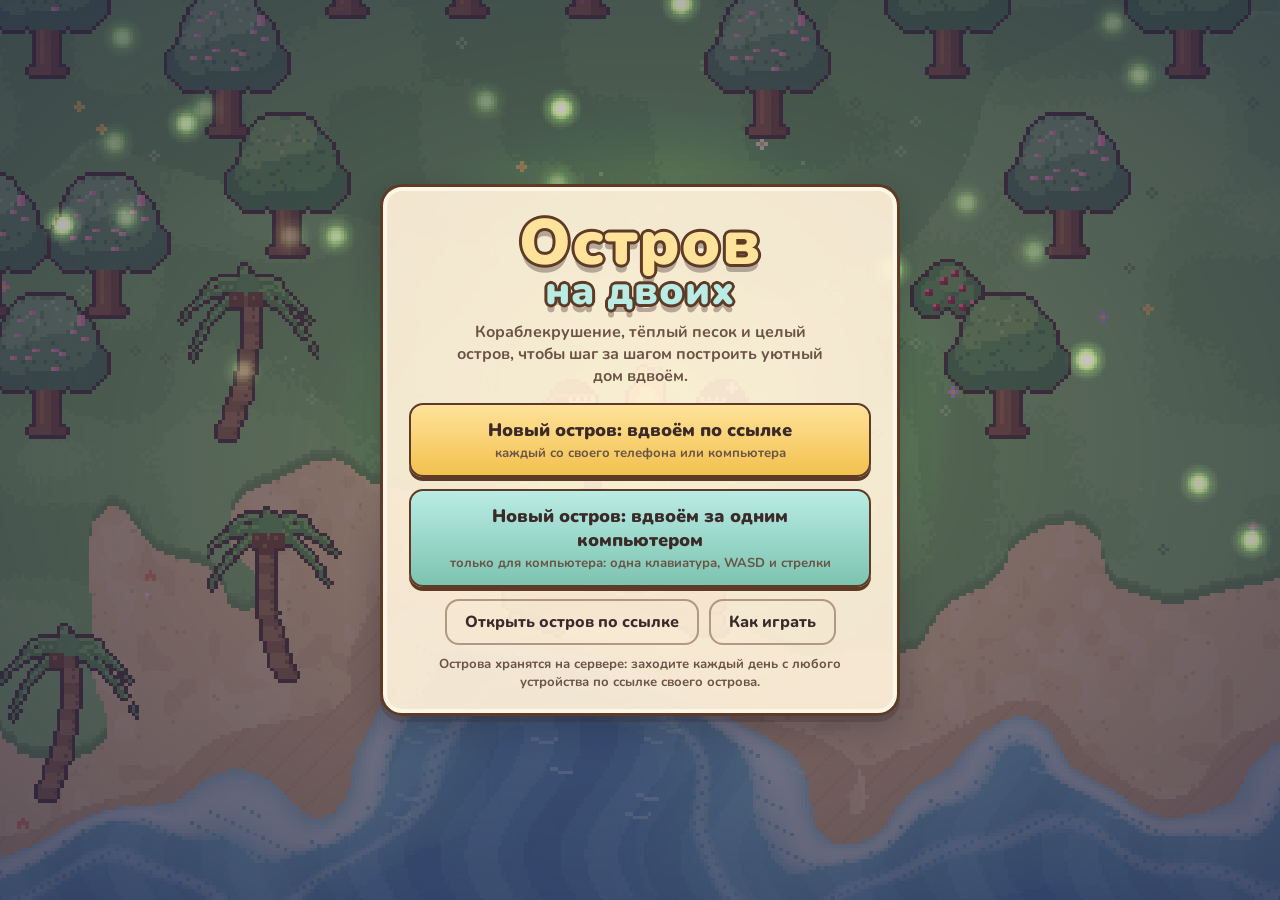
==== commit 6d94c26d: "Uproot harvested palms and bushes by holding action Co-Authored-By: Claude Opus 5.5 <noreply@anthrop" ====
--- a/index.html
+++ b/index.html
@@ -14,7 +14,7 @@
     <meta name="apple-mobile-web-app-status-bar-style" content="black-translucent" />
     <meta name="apple-mobile-web-app-title" content="Остров" />
     <link rel="icon" href="data:image/svg+xml,%3Csvg xmlns='http://www.w3.org/2000/svg' viewBox='0 0 32 32'%3E%3Crect width='32' height='32' rx='8' fill='%233f95c9'/%3E%3Cellipse cx='16' cy='22' rx='12' ry='5' fill='%23f0d49a'/%3E%3Cellipse cx='16' cy='20' rx='8' ry='3' fill='%237cc46b'/%3E%3Cpath d='M16 20 L17 9' stroke='%238a6440' stroke-width='2'/%3E%3Cpath d='M17 9 q-6 0-8 4 M17 9 q6 0 8 4 M17 9 q-2-4-6-5 M17 9 q3-4 7-4' stroke='%234e9c47' stroke-width='2' fill='none'/%3E%3C/svg%3E" />
-    <script type="module" crossorigin src="./assets/index-DL-ltaIw.js"></script>
+    <script type="module" crossorigin src="./assets/index-BNHDYnQJ.js"></script>
     <link rel="modulepreload" crossorigin href="./assets/phaser-0YPJO2g1.js">
     <link rel="stylesheet" crossorigin href="./assets/index-Cn6qIpqQ.css">
   </head>
